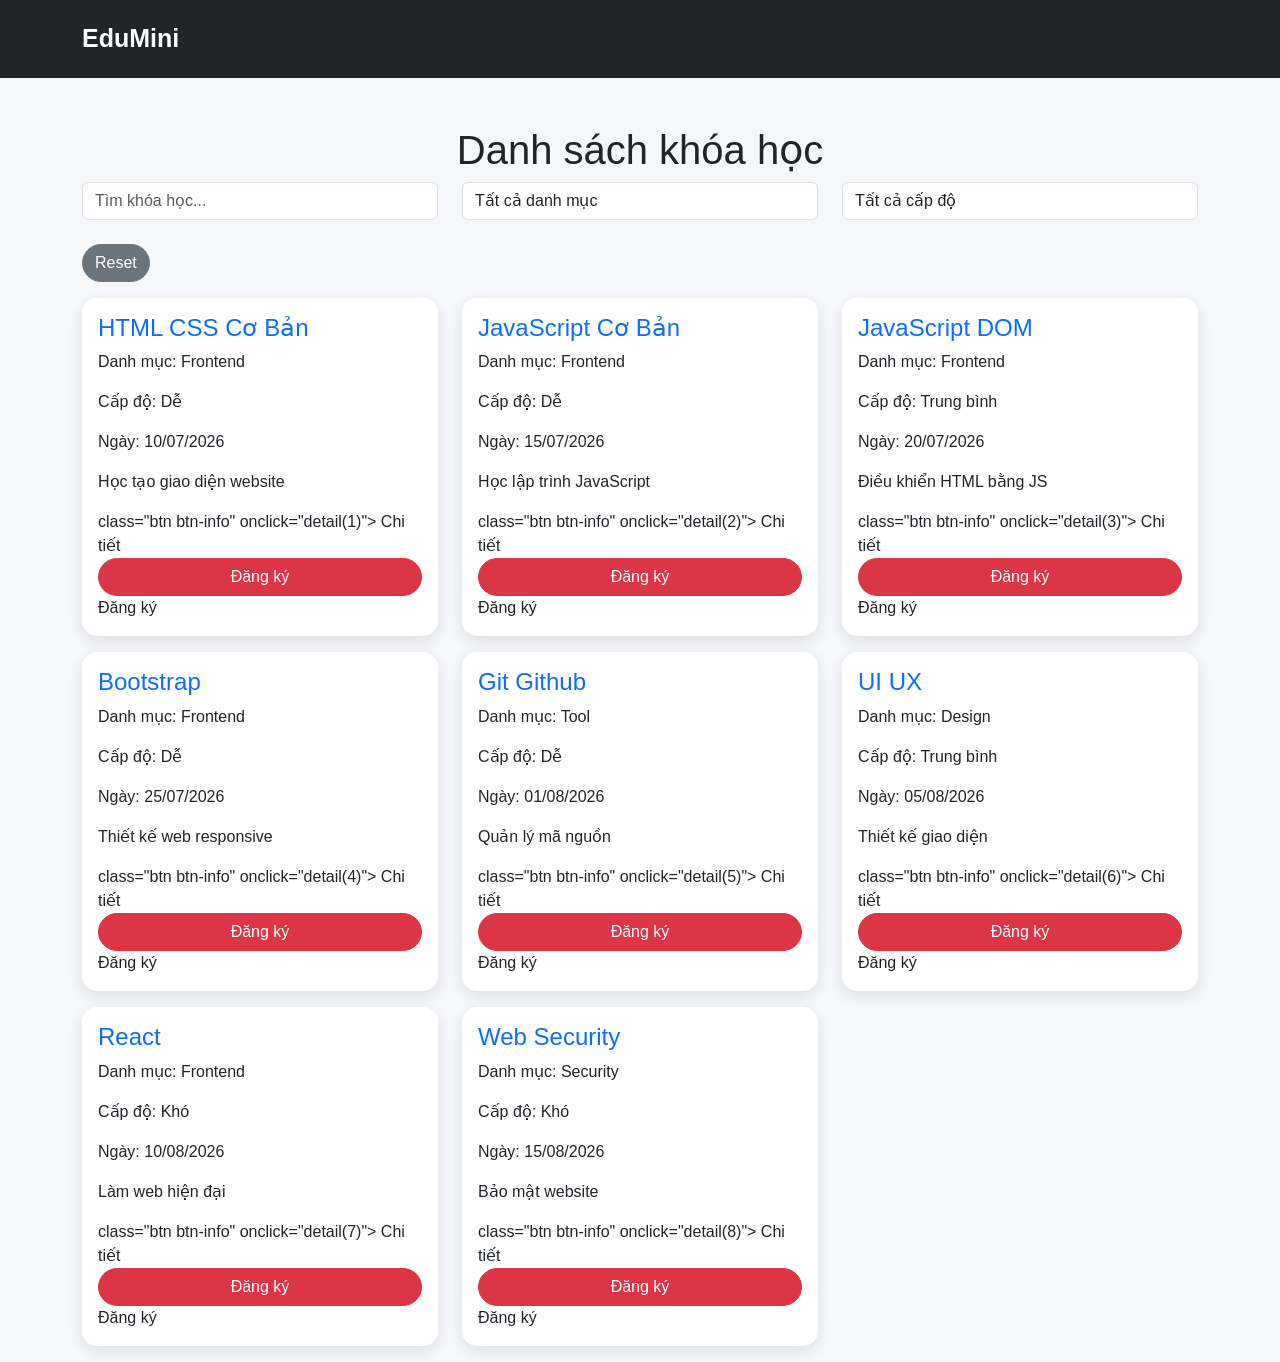
==== courses.html @ 42b7dc05 "first commit" ====
<!DOCTYPE html>

<html>


<head>

<title>Khóa học</title>


<link 
href="https://cdn.jsdelivr.net/npm/bootstrap@5.3.2/dist/css/bootstrap.min.css"
rel="stylesheet">


<link rel="stylesheet" href="style.css">


</head>



<body onload="showCourses()">



<nav class="navbar bg-dark navbar-dark">

<div class="container">

<a class="navbar-brand">
EduMini
</a>

</div>

</nav>



<div class="container mt-5">


<h1 class="text-center">

Danh sách khóa học

</h1>



<div class="row mb-4">


<div class="col-md-4">

<input 
id="search"
class="form-control"
placeholder="Tìm khóa học..."
onkeyup="filterCourses()">

</div>




<div class="col-md-4">


<select 
id="type"
class="form-control"
onchange="filterCourses()">


<option value="">
Tất cả danh mục
</option>


<option value="Frontend">
Frontend
</option>


<option value="Tool">
Tool
</option>


<option value="Design">
Design
</option>


<option value="Security">
Security
</option>


</select>


</div>





<div class="col-md-4">


<select 
id="level"
class="form-control"
onchange="filterCourses()">


<option value="">
Tất cả cấp độ
</option>


<option value="Dễ">
Dễ
</option>


<option value="Trung bình">
Trung bình
</option>


<option value="Khó">
Khó
</option>


</select>


</div>


</div>



<button 
class="btn btn-secondary mb-3"
onclick="resetFilter()">

Reset

</button>



<div class="row" id="list">


</div>



</div>
<!-- Modal -->


<div class="modal fade" id="myModal">


<div class="modal-dialog">


<div class="modal-content">



<div class="modal-header">


<h5 id="titleModal">

</h5>


<button 
class="btn-close"
data-bs-dismiss="modal">

</button>


</div>




<div class="modal-body">


<p id="contentModal">

</p>


</div>



</div>


</div>


</div>
<script 
src="https://cdn.jsdelivr.net/npm/bootstrap@5.3.2/dist/js/bootstrap.bundle.min.js">

</script>




<script src="script.js"></script>


</body>


</html>
---- style.css ----
/* ===== CÀI ĐẶT CHUNG ===== */

body{

    font-family: 'Segoe UI', Arial, sans-serif;

    background:#f5f7fb;

}



/* ===== NAVBAR ===== */


.navbar{

    padding:15px;

}



.navbar-brand{

    font-size:25px;

    font-weight:bold;

}



/* ===== TRANG CHỦ ===== */


.hero{

    height:450px;

    background:
    linear-gradient(
    rgba(0,0,0,0.5),
    rgba(0,0,0,0.5)
    ),
    url("https://images.unsplash.com/photo-1516321318423-f06f85e504b3");


    background-size:cover;

    background-position:center;


    display:flex;

    flex-direction:column;

    justify-content:center;

    align-items:center;


    color:white;

    text-align:center;

}



.hero h1{

    font-size:45px;

    font-weight:bold;

}



.hero p{

    font-size:20px;

}



/* ===== CARD KHÓA HỌC ===== */


.card{


    border:none;


    border-radius:15px;


    box-shadow:0 5px 15px rgba(0,0,0,0.1);


    background:white;


}



.card h4{

    color:#0d6efd;

}



.card:hover{


    transform:translateY(-8px);


    transition:0.3s;


}



/* ===== BUTTON ===== */


.btn{


    border-radius:20px;


}



/* ===== FORM ===== */


form{


    background:white;


    padding:30px;


    border-radius:15px;


    box-shadow:
    0 5px 20px rgba(0,0,0,0.1);


}



/* ===== FOOTER ===== */


footer{


    background:#212529;


    color:white;


    text-align:center;


    padding:20px;


    margin-top:50px;


}
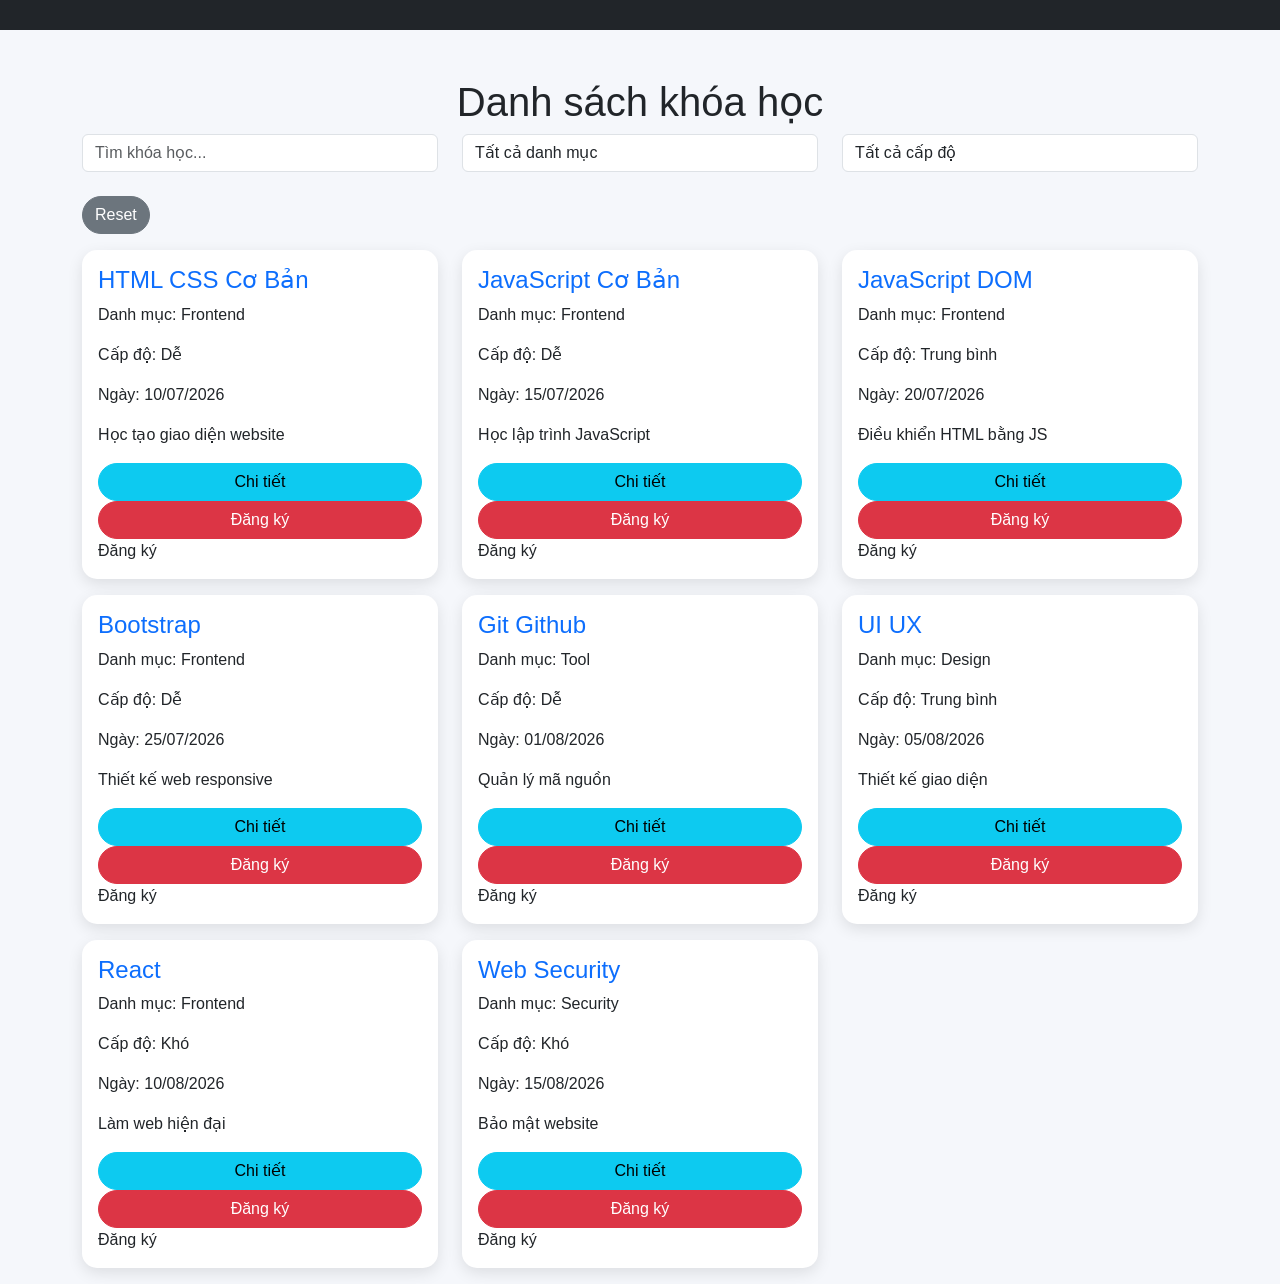
==== commit bded2577: "Update courses.html" ====
--- a/courses.html
+++ b/courses.html
@@ -28,9 +28,6 @@
 
 <div class="container">
 
-<a class="navbar-brand">
-EduMini
-</a>
 
 </div>
 
@@ -231,4 +228,4 @@
 </body>
 
 
-</html>+</html>
